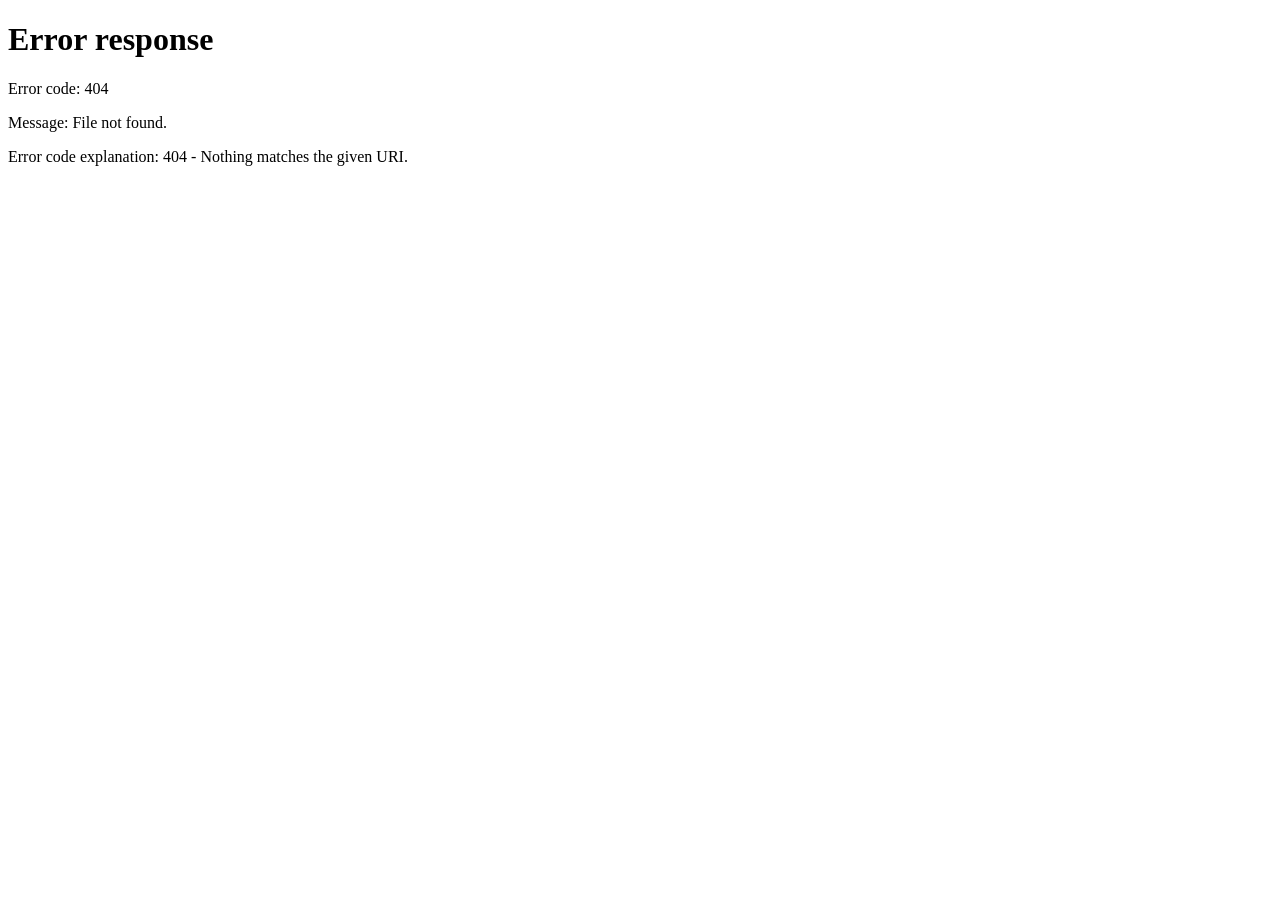
==== index.html @ 9fb445e4 "Add files via upload" ====
<!DOCTYPE html>
<html lang="it">
  <head>
    <meta charset="UTF-8" />
    <meta http-equiv="refresh" content="0; url=./portfolio-mattia/" />
    <meta name="viewport" content="width=device-width, initial-scale=1.0" />
    <title>Portfolio Mattia Raccanelli</title>
    <style>
      html, body {
        margin: 0;
        height: 100%;
        background: #121214;
        color: #e9e8e4;
        font-family: Arial, Helvetica, sans-serif;
      }
      body {
        display: grid;
        place-items: center;
      }
      a {
        color: #e9e8e4;
      }
    </style>
  </head>
  <body>
    <p>Reindirizzamento al portfolio… <a href="./portfolio-mattia/">clicca qui</a></p>
  </body>
</html>
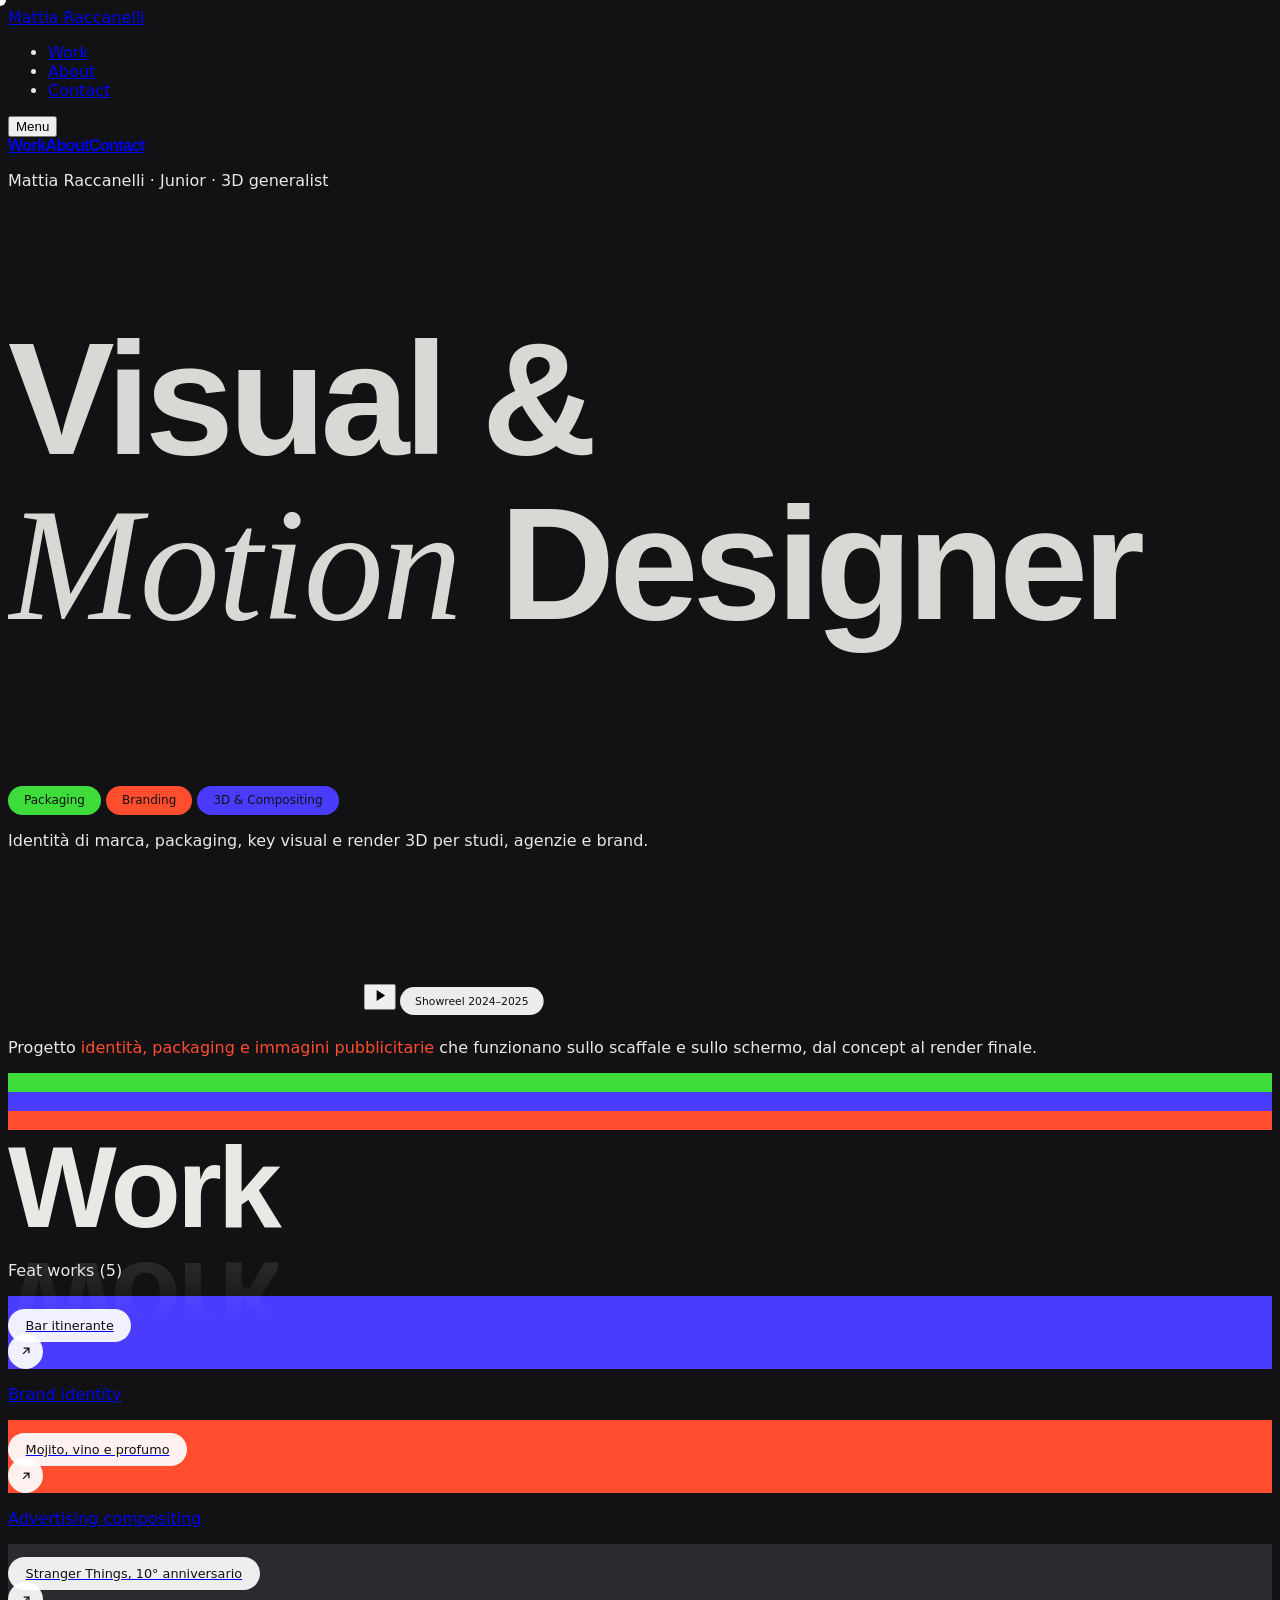
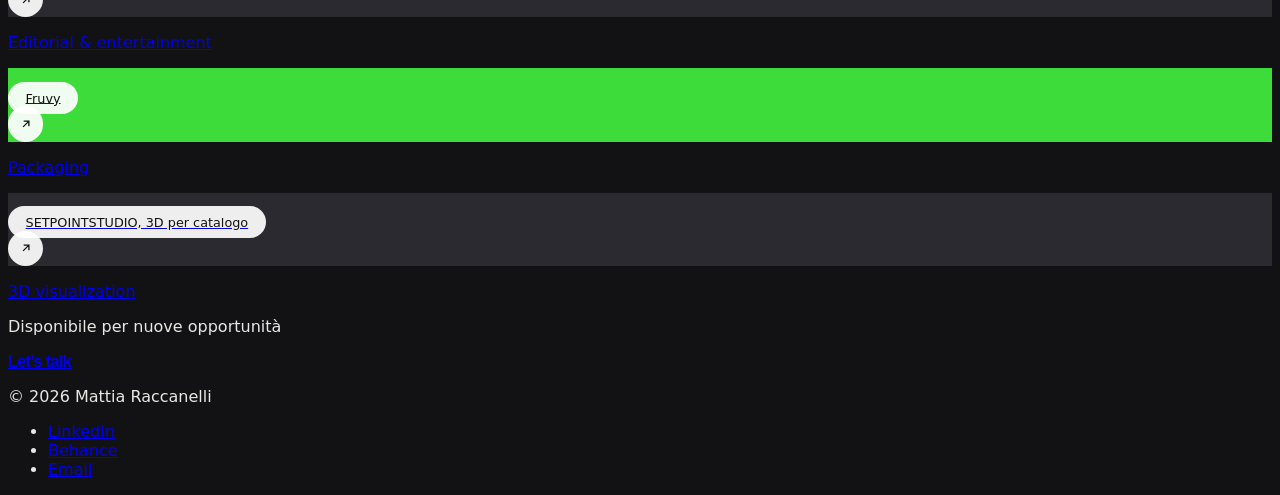
==== commit 143764da: "Add files via upload" ====
--- a/index.html
+++ b/index.html
@@ -1,28 +1,116 @@
-<!DOCTYPE html>
-<html lang="it">
-  <head>
-    <meta charset="UTF-8" />
-    <meta http-equiv="refresh" content="0; url=./portfolio-mattia/" />
-    <meta name="viewport" content="width=device-width, initial-scale=1.0" />
-    <title>Portfolio Mattia Raccanelli</title>
-    <style>
-      html, body {
-        margin: 0;
-        height: 100%;
-        background: #121214;
-        color: #e9e8e4;
-        font-family: Arial, Helvetica, sans-serif;
-      }
-      body {
-        display: grid;
-        place-items: center;
-      }
-      a {
-        color: #e9e8e4;
-      }
-    </style>
-  </head>
-  <body>
-    <p>Reindirizzamento al portfolio… <a href="./portfolio-mattia/">clicca qui</a></p>
-  </body>
-</html>
+<!DOCTYPE html>
+<html lang="it">
+<head>
+<meta charset="UTF-8">
+<meta name="viewport" content="width=device-width, initial-scale=1">
+<title>Mattia Raccanelli – Junior Visual & Motion Designer</title>
+<meta name="description" content="Portfolio: branding, packaging, compositing e 3D.">
+<link rel="preconnect" href="https://fonts.googleapis.com">
+<link rel="preconnect" href="https://fonts.gstatic.com" crossorigin>
+<link href="https://fonts.googleapis.com/css2?family=Inter:wght@300;400;500&family=Instrument+Serif:ital@1&family=Syne:wght@700;800&display=swap" rel="stylesheet">
+<script src="https://cdn.tailwindcss.com"></script>
+<link rel="stylesheet" href="css/style.css">
+</head>
+<body>
+<div id="curtain" aria-hidden="true"></div>
+<div id="cursor" aria-hidden="true"><i>View</i></div>
+<header id="site-header" class="fixed inset-x-0 top-0 z-50 transition-all duration-500">
+  <nav class="flex items-center justify-between px-6 py-5 text-xs md:px-10" aria-label="Principale">
+    <a href="index.html" class="font-medium">Mattia Raccanelli</a>
+    <ul class="hidden gap-12 text-white/70 md:flex">
+      <li><a class="link-u hover:text-white" href="index.html#work">Work</a></li>
+      <li><a class="link-u hover:text-white" href="about.html">About</a></li>
+      <li><a class="link-u hover:text-white" href="contact.html">Contact</a></li>
+    </ul>
+    <button id="menu-btn" class="md:hidden" aria-expanded="false">Menu</button>
+  </nav>
+  <div id="mobile-menu" class="hidden px-6 pb-6 text-2xl font-display md:hidden"><a class="block py-2" href="index.html#work">Work</a><a class="block py-2" href="about.html">About</a><a class="block py-2" href="contact.html">Contact</a></div>
+</header>
+<main>
+<section class="relative flex min-h-screen flex-col justify-center overflow-hidden px-6 pt-28 md:px-10">
+  <p class="mb-6 text-xs text-white/60">Mattia Raccanelli · Junior · 3D generalist</p>
+  <h1 class="font-display hero-t">
+    <span class="line"><span>Visual &amp;</span></span>
+    <span class="line"><span><em class="serif">Motion</em> Designer</span></span>
+  </h1>
+  <span class="pill absolute right-[8%] top-[34%] -rotate-6" style="background:var(--green)" data-depth="40">Packaging</span>
+  <span class="pill absolute left-[6%] top-[62%] rotate-3 text-white" style="background:var(--red)" data-depth="-30">Branding</span>
+  <span class="pill absolute right-[14%] bottom-[16%] rotate-6 text-white" style="background:var(--violet)" data-depth="50">3D &amp; Compositing</span>
+  <p class="mt-10 max-w-sm text-sm leading-relaxed text-white/60">Identità di marca, packaging, key visual e render 3D per studi, agenzie e brand.</p>
+</section>
+
+<section class="px-4 md:px-10">
+  <div class="relative mx-auto aspect-video max-w-[1500px] origin-center overflow-hidden rounded-[2rem] bg-neutral-900" data-grow>
+    <video id="showreel" class="h-full w-full object-cover" autoplay muted loop playsinline poster="assets/images_compresse/showreel-poster.jpg"><source src="assets/video/showreel.mp4" type="video/mp4"></video>
+    <button id="play-btn" class="absolute inset-0 m-auto grid h-20 w-20 place-items-center rounded-full bg-white/15 backdrop-blur-md transition hover:scale-110" aria-label="Riproduci showreel con audio"><svg width="22" height="22" viewBox="0 0 24 24" fill="currentColor"><path d="M8 5v14l11-7z"/></svg></button>
+    <span class="pill-w absolute bottom-5 left-5">Showreel 2024–2025</span>
+  </div>
+</section>
+
+<section class="grid items-center gap-10 px-6 py-40 md:grid-cols-2 md:px-10">
+  <p class="max-w-xs text-sm leading-relaxed text-white/70">Progetto <span style="color:var(--red)">identità, packaging e immagini pubblicitarie</span> che funzionano sullo scaffale e sullo schermo, dal concept al render finale.</p>
+  <div id="fan" class="relative mx-auto h-[70vw] max-h-[560px] w-full max-w-[340px]">
+    <div class="absolute inset-0 m-auto h-[85%] w-[70%] overflow-hidden rounded-3xl" style="background:var(--green)"><img class="h-full w-full object-cover" src="assets/images_compresse/Advertaising_Bottiglia_di_vino.png" alt="Packaging work"></div>
+    <div class="absolute inset-0 m-auto h-[85%] w-[70%] overflow-hidden rounded-3xl" style="background:var(--violet)"><img class="h-full w-full object-cover" src="assets/images_compresse/Render_scuro_Padovana.jpg" alt="Bar itinerante work"></div>
+    <div class="absolute inset-0 m-auto h-[85%] w-[70%] overflow-hidden rounded-3xl" style="background:var(--red)"><img class="h-full w-full object-cover" src="assets/images_compresse/Advertaising_Mojito_bottle.png" alt="Advertising work"></div>
+  </div>
+</section>
+
+<section id="work" class="px-6 pb-32 md:px-10">
+  <div class="sticky top-20 z-10 flex h-0 justify-end"><span class="work-t font-display pointer-events-none" data-t="Work">Work</span></div>
+  <p class="mb-16 text-xs text-white/50">Feat works (5)</p>
+  <div class="grid gap-x-8 gap-y-24 md:grid-cols-2">
+    <div class="space-y-24">
+      <a href="progetto-bar.html" class="card reveal block" data-cursor>
+        <div class="relative overflow-hidden rounded-3xl aspect-[4/5]" style="background:#4a3cff">
+          <img class="card-img absolute inset-0 h-full w-full object-cover" src="assets/images_compresse/Bar_itinerante.png" alt="Bar itinerante" loading="lazy">
+          <div class="absolute bottom-4 left-4 flex items-center gap-2"><span class="pill-w">Bar itinerante</span><span class="arrow-c"><svg width="14" height="14" viewBox="0 0 24 24" fill="none" stroke="currentColor" stroke-width="2.2"><path d="M7 17 17 7M8 7h9v9"/></svg></span></div>
+        </div>
+        <p class="mt-3 text-xs text-white/50">Brand identity</p>
+      </a>
+      <a href="progetto-advertising.html" class="card reveal block" data-cursor>
+        <div class="relative overflow-hidden rounded-3xl aspect-[4/3]" style="background:#ff4d2e">
+          <img class="card-img absolute inset-0 h-full w-full object-cover" src="assets/images_compresse/Advertaising_Mojito_bottle.png" alt="Key visual" loading="lazy">
+          <div class="absolute bottom-4 left-4 flex items-center gap-2"><span class="pill-w">Mojito, vino e profumo</span><span class="arrow-c"><svg width="14" height="14" viewBox="0 0 24 24" fill="none" stroke="currentColor" stroke-width="2.2"><path d="M7 17 17 7M8 7h9v9"/></svg></span></div>
+        </div>
+        <p class="mt-3 text-xs text-white/50">Advertising compositing</p>
+      </a>
+      <a href="progetto-stranger-things.html" class="card reveal block" data-cursor>
+        <div class="relative overflow-hidden rounded-3xl aspect-[4/5]" style="background:#2a2a30">
+          <img class="card-img absolute inset-0 h-full w-full object-cover" src="assets/images_compresse/mockup_cofanetto_finito.png" alt="Cofanetto" loading="lazy">
+          <div class="absolute bottom-4 left-4 flex items-center gap-2"><span class="pill-w">Stranger Things, 10° anniversario</span><span class="arrow-c"><svg width="14" height="14" viewBox="0 0 24 24" fill="none" stroke="currentColor" stroke-width="2.2"><path d="M7 17 17 7M8 7h9v9"/></svg></span></div>
+        </div>
+        <p class="mt-3 text-xs text-white/50">Editorial & entertainment</p>
+      </a>
+    </div>
+    <div class="space-y-24 md:pt-48">
+      <a href="progetto-packaging.html" class="card reveal block" data-cursor>
+        <div class="relative overflow-hidden rounded-3xl aspect-[3/4]" style="background:#3ddc3a">
+          <img class="card-img absolute inset-0 h-full w-full object-cover" src="assets/images_compresse/applicazione design fruvy2.png" alt="Fruvy packaging" loading="lazy">
+          <div class="absolute bottom-4 left-4 flex items-center gap-2"><span class="pill-w">Fruvy</span><span class="arrow-c"><svg width="14" height="14" viewBox="0 0 24 24" fill="none" stroke="currentColor" stroke-width="2.2"><path d="M7 17 17 7M8 7h9v9"/></svg></span></div>
+        </div>
+        <p class="mt-3 text-xs text-white/50">Packaging</p>
+      </a>
+      <a href="progetto-3d-maya.html" class="card reveal block" data-cursor>
+        <div class="relative overflow-hidden rounded-3xl aspect-[4/3]" style="background:#2a2a30">
+          <img class="card-img absolute inset-0 h-full w-full object-cover" src="assets/images_compresse/Render_scuro_Antoni.jpg" alt="Catalogo 3D" loading="lazy">
+          <div class="absolute bottom-4 left-4 flex items-center gap-2"><span class="pill-w">SETPOINTSTUDIO, 3D per catalogo</span><span class="arrow-c"><svg width="14" height="14" viewBox="0 0 24 24" fill="none" stroke="currentColor" stroke-width="2.2"><path d="M7 17 17 7M8 7h9v9"/></svg></span></div>
+        </div>
+        <p class="mt-3 text-xs text-white/50">3D visualization</p>
+      </a>
+    </div>
+  </div>
+</section>
+</main>
+<footer class="px-6 pb-10 pt-32 md:px-10">
+  <p class="text-sm text-white/50">Disponibile per nuove opportunità</p>
+  <a href="mailto:tuaemail@example.com" class="font-display mt-4 block text-[clamp(2rem,8vw,7.5rem)] leading-none transition-opacity hover:opacity-60" data-cursor>Let’s talk</a>
+  <div class="mt-20 flex flex-wrap justify-between gap-6 text-xs text-white/50">
+    <p>© <span id="year"></span> Mattia Raccanelli</p>
+    <ul class="flex gap-8"><li><a class="link-u hover:text-white" href="https://www.linkedin.com/in/TUO-PROFILO" target="_blank" rel="noopener">LinkedIn</a></li><li><a class="link-u hover:text-white" href="https://www.behance.net/TUO-PROFILO" target="_blank" rel="noopener">Behance</a></li><li><a class="link-u hover:text-white" href="mailto:tuaemail@example.com">Email</a></li></ul>
+  </div>
+</footer>
+<script src="https://cdn.jsdelivr.net/npm/lenis@1.1.13/dist/lenis.min.js"></script>
+<script src="js/main.js"></script>
+</body>
+</html>
--- a/css/style.css
+++ b/css/style.css
@@ -0,0 +1,37 @@
+:root{--bg:#121214;--fg:#e9e8e4;--red:#ff4d2e;--green:#3ddc3a;--violet:#4a3cff}
+html{background:var(--bg)}
+body{background:var(--bg);color:var(--fg);font-family:'Inter',system-ui,sans-serif;-webkit-font-smoothing:antialiased;overflow-x:hidden}
+.font-display{font-family:'Syne',sans-serif;font-weight:800;letter-spacing:-.035em}
+.serif{font-family:'Instrument Serif',serif;font-style:italic;font-weight:400;letter-spacing:-.01em}
+.hero-t{font-size:clamp(3.2rem,12.5vw,12rem);line-height:.95;color:#d9d8d4}
+.line{display:block;overflow:hidden;padding-bottom:.08em}
+.line>span{display:block;transform:translateY(115%);transition:transform 1.1s cubic-bezier(.16,1,.3,1)}
+.ready .line>span{transform:none}.ready .line:nth-child(2)>span{transition-delay:.12s}.ready .line:nth-child(3)>span{transition-delay:.24s}
+.pill{display:inline-block;border-radius:999px;padding:.45rem 1rem;font-size:.75rem;font-weight:500;color:#111}
+.pill-w{background:rgba(255,255,255,.92);color:#111;border-radius:999px;padding:.55rem 1.1rem;font-size:.8rem;font-weight:500}
+.arrow-c{display:grid;place-items:center;width:2.2rem;height:2.2rem;border-radius:999px;background:rgba(255,255,255,.92);color:#111;transition:transform .5s cubic-bezier(.16,1,.3,1)}
+.card:hover .arrow-c{transform:rotate(45deg) scale(1.1)}
+.card-img{transition:transform 1.2s cubic-bezier(.16,1,.3,1)}.card:hover .card-img{transform:scale(1.06)}
+.card>div{transition:border-radius .6s ease}.card:hover>div{border-radius:1.2rem}
+.work-t{position:relative;display:inline-block;font-size:clamp(3rem,9vw,8rem);line-height:1}
+.work-t::after{content:attr(data-t);position:absolute;left:0;top:100%;transform:scaleY(-1);opacity:.14;-webkit-mask-image:linear-gradient(transparent 35%,#000);mask-image:linear-gradient(transparent 35%,#000)}
+.link-u{background:linear-gradient(currentColor,currentColor) 0 100%/0 1px no-repeat;transition:background-size .4s ease}.link-u:hover{background-size:100% 1px}
+.reveal{opacity:0;transform:translateY(40px);transition:opacity 1s ease,transform 1s cubic-bezier(.16,1,.3,1)}.reveal.in{opacity:1;transform:none}
+.scrolled{background:rgba(18,18,20,.7);-webkit-backdrop-filter:blur(16px);backdrop-filter:blur(16px)}
+#curtain{position:fixed;inset:0;z-index:100;background:var(--violet);pointer-events:none;transform:translateY(0)}
+#cursor{position:fixed;left:0;top:0;z-index:90;pointer-events:none}
+#cursor i{position:absolute;left:0;top:0;width:12px;height:12px;border-radius:50%;background:#fff;transform:translate(-50%,-50%);display:grid;place-items:center;font:500 .75rem Inter;font-style:normal;color:transparent;transition:width .4s cubic-bezier(.16,1,.3,1),height .4s cubic-bezier(.16,1,.3,1),color .2s}
+#cursor.big i{width:84px;height:84px;color:#111}
+@media (hover:none){#cursor{display:none}}
+.media-shell{display:block;width:100%;height:100%;overflow:hidden;border-radius:1.8rem;background:rgba(255,255,255,.02)}
+.media-shell img{display:block;width:100%;height:100%;border-radius:inherit;object-fit:cover;object-position:center}
+.media-shell.contain img{object-fit:contain;padding:0.75rem}
+.media-shell--compare{border-radius:2.2rem}
+.media-shell--compare img{object-fit:contain;padding:0.45rem;border-radius:2.2rem;object-position:center center}
+.media-shell--center-top img{object-position:center 12%}
+.cmp{position:relative;overflow:hidden;border-radius:1.5rem;user-select:none}
+.cmp .top{position:absolute;inset:0;clip-path:inset(0 calc(100% - var(--p,50%)) 0 0)}
+.cmp input{position:absolute;inset:0;width:100%;height:100%;opacity:0;cursor:ew-resize}
+.cmp .bar{position:absolute;top:0;bottom:0;left:var(--p,50%);width:2px;background:#fff}
+:focus-visible{outline:2px solid #fff;outline-offset:3px}
+@media (prefers-reduced-motion:reduce){*{transition:none!important}.line>span{transform:none}.reveal{opacity:1;transform:none}}
